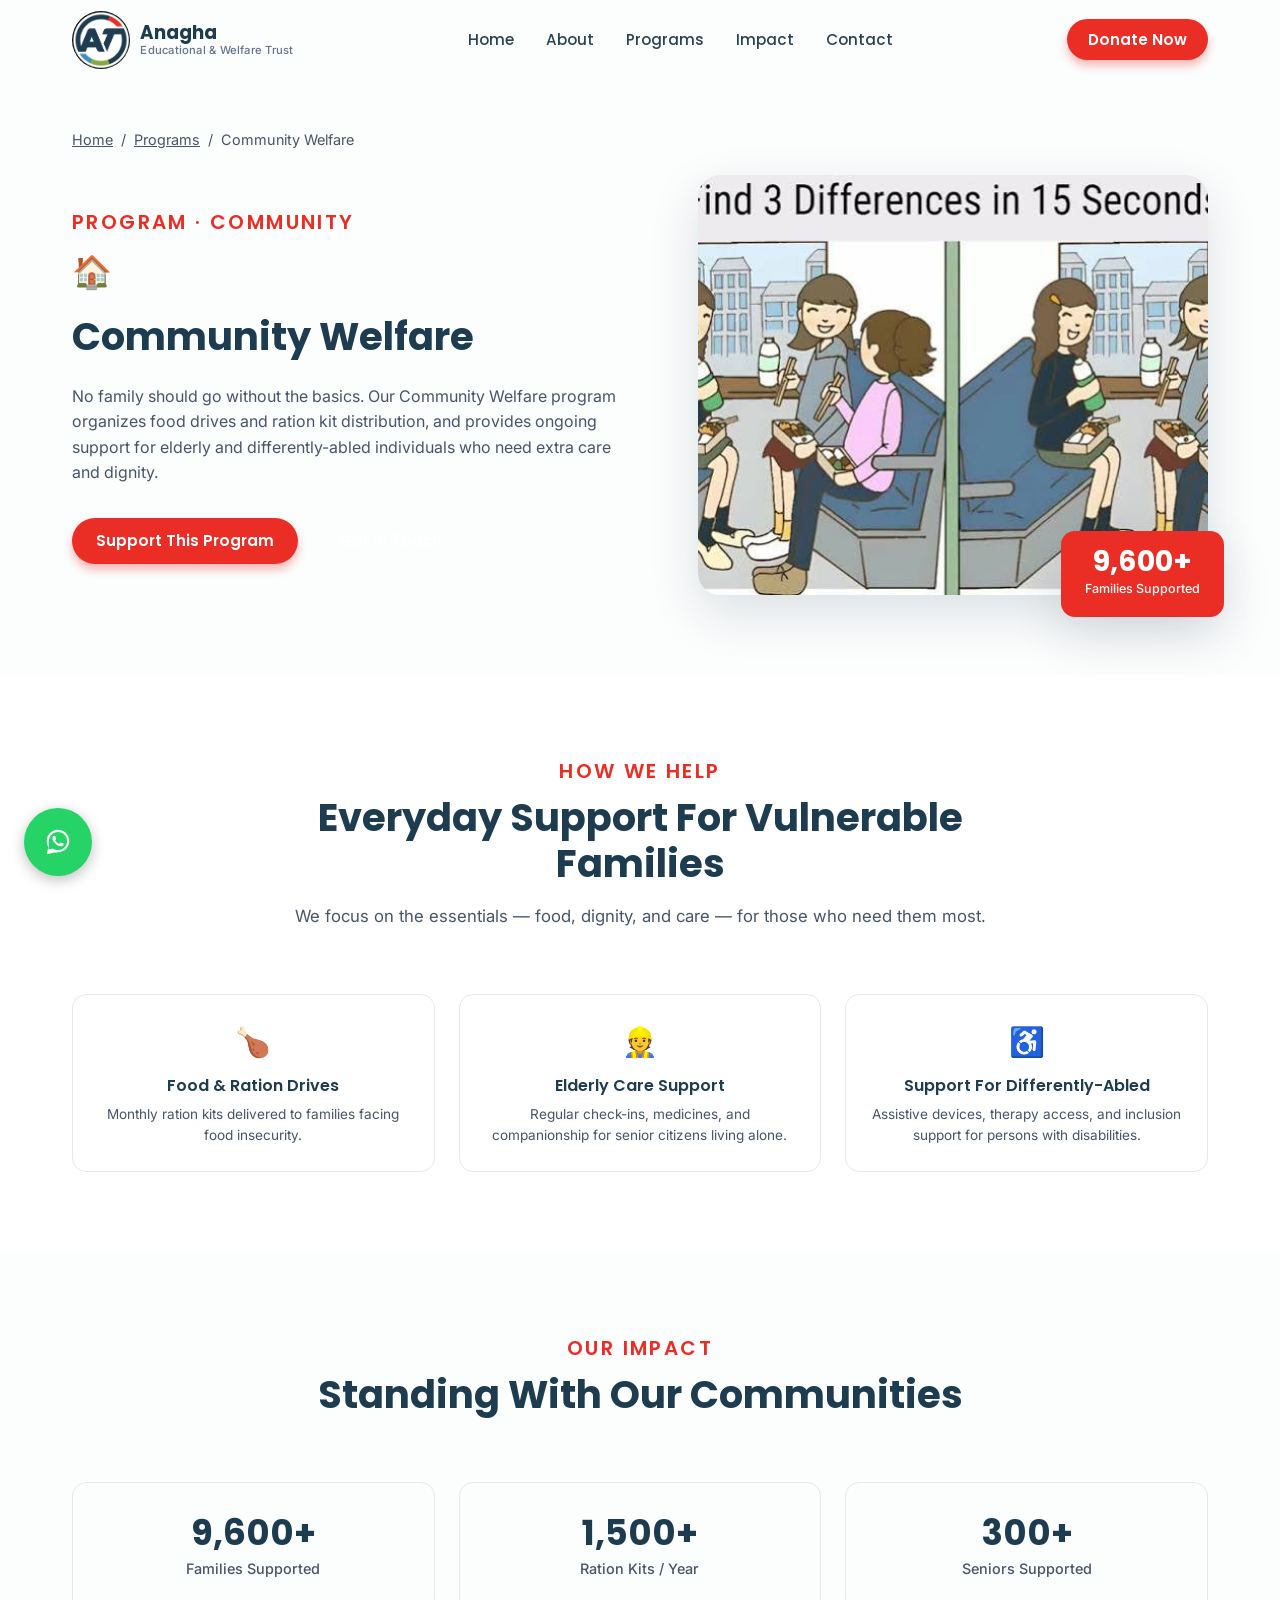
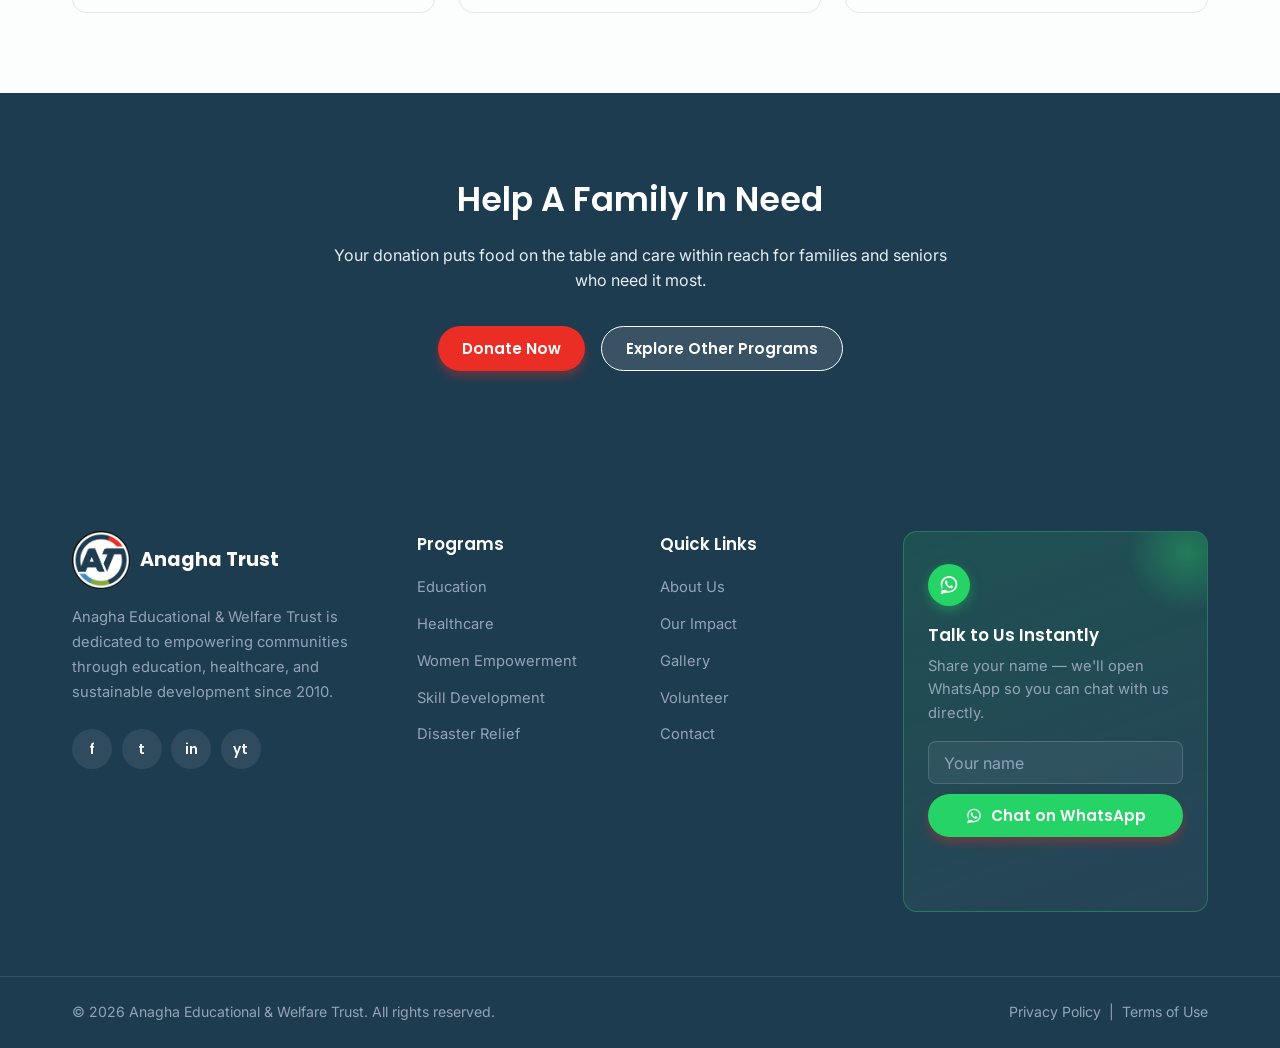
==== community-welfare.html @ 6a71fc28 "commited all files" ====
<!doctype html>
<html lang="en">
  <head>
    <meta charset="UTF-8" />
    <meta name="viewport" content="width=device-width, initial-scale=1.0" />
    <meta
      name="description"
      content="Anagha Trust's Community Welfare program provides food drives, ration kits, and support for elderly and differently-abled individuals."
    />
    <title>Community Welfare — Anagha Educational &amp; Welfare Trust</title>

    <link rel="preconnect" href="https://fonts.googleapis.com" />
    <link rel="icon" type="image/png" href="images/favicon.png" />
    <link rel="preconnect" href="https://fonts.gstatic.com" crossorigin />
    <link
      href="https://fonts.googleapis.com/css2?family=Inter:wght@400;500;600&family=Poppins:wght@500;600;700&display=swap"
      rel="stylesheet"
    />

    <link rel="stylesheet" href="style.css" />
    <style>
      /* Offset for the fixed header, since this page's first section isn't
         a full-height hero like the homepage. */
      .prog-hero {
        padding-top: calc(var(--header-h) + var(--space-6));
        padding-bottom: var(--space-10);
        background: var(--bg);
      }
      .prog-breadcrumb {
        display: block;
        margin-bottom: var(--space-3);
        font-size: 0.9rem;
        color: var(--gray-600);
      }
      .prog-breadcrumb a {
        color: inherit;
        text-decoration: underline;
      }
      .prog-hero__grid {
        display: grid;
        grid-template-columns: 1.1fr 1fr;
        gap: var(--space-8);
        align-items: center;
      }
      .prog-hero__media {
        position: relative;
      }
      .prog-hero__media img {
        width: 100%;
        height: 420px;
        object-fit: cover;
        border-radius: var(--radius-lg);
        box-shadow: var(--shadow-lg);
      }
      .prog-hero__icon {
        font-size: 2rem;
        margin-bottom: var(--space-2);
      }
      .prog-hero__text {
        color: var(--gray-600);
        margin: var(--space-3) 0 var(--space-4);
      }
      .prog-hero__buttons {
        display: flex;
        gap: var(--space-2);
        flex-wrap: wrap;
      }

      .prog-highlights {
        padding: var(--space-10) 0;
        background: var(--card);
      }
      .prog-highlights__grid {
        display: grid;
        grid-template-columns: repeat(3, 1fr);
        gap: var(--space-3);
        margin-top: var(--space-4);
      }

      .prog-stats {
        padding: var(--space-10) 0;
        background: var(--bg);
      }
      .prog-stats__grid {
        display: grid;
        grid-template-columns: repeat(3, 1fr);
        gap: var(--space-3);
        margin-top: var(--space-4);
      }

      .prog-cta {
        padding: var(--space-10) 0;
        background: var(--primary);
        color: #fff;
        text-align: center;
      }
      .prog-cta h2 {
        font-family: var(--font-heading);
        font-weight: 600;
        font-size: clamp(1.5rem, 3vw, 2.1rem);
        margin-bottom: var(--space-2);
      }
      .prog-cta p {
        color: var(--primary-50);
        max-width: 620px;
        margin: 0 auto var(--space-4);
      }
      .prog-cta__buttons {
        display: flex;
        gap: var(--space-2);
        justify-content: center;
        flex-wrap: wrap;
      }

      @media (max-width: 860px) {
        .prog-hero__grid {
          grid-template-columns: 1fr;
        }
        .prog-hero__media img {
          height: 280px;
        }
        .prog-highlights__grid {
          grid-template-columns: 1fr;
        }
        .prog-stats__grid {
          grid-template-columns: repeat(2, 1fr);
        }
      }
    </style>
  </head>
  <body>
    <header class="header" id="header">
      <nav class="nav container" aria-label="Primary navigation">
        <a
          href="index.html#home"
          class="nav__logo"
          aria-label="Anagha Educational and Welfare Trust home"
        >
          <span class="nav__logo-mark"></span>
          <span class="nav__logo-text">
            <span class="nav__logo-title">Anagha</span>
            <span class="nav__logo-sub">Educational &amp; Welfare Trust</span>
          </span>
        </a>

        <ul class="nav__menu" id="navMenu">
          <li><a href="index.html#home" class="nav__link">Home</a></li>
          <li><a href="index.html#about" class="nav__link">About</a></li>
          <li><a href="index.html#programs" class="nav__link">Programs</a></li>
          <li><a href="index.html#impact" class="nav__link">Impact</a></li>
          <li><a href="index.html#contact" class="nav__link">Contact</a></li>
          <li class="nav__cta-mobile">
            <a href="donate.html" class="btn btn--accent btn--block">Donate</a>
          </li>
        </ul>

        <div class="nav__actions">
          <a href="donate.html" class="btn btn--accent nav__donate"
            >Donate Now</a
          >
          <button
            class="nav__toggle"
            id="navToggle"
            aria-label="Toggle navigation menu"
            aria-expanded="false"
            aria-controls="navMenu"
          >
            <span></span><span></span><span></span>
          </button>
        </div>
      </nav>
    </header>

    <!-- ============ PROGRAM HERO ============ -->
    <section class="prog-hero" id="community-welfare" aria-label="Community Welfare program overview">
      <div class="container">
        <span class="prog-breadcrumb">
          <a href="index.html">Home</a> &nbsp;/&nbsp;
          <a href="index.html#programs">Programs</a> &nbsp;/&nbsp; Community Welfare
        </span>

        <div class="prog-hero__grid">
          <div class="prog-hero__body">
            <p class="section-head__eyebrow">Program · Community</p>
            <div class="prog-hero__icon" aria-hidden="true">&#127968;</div>
            <h1 class="section-head__title">Community Welfare</h1>
            <p class="prog-hero__text">No family should go without the basics. Our Community Welfare program organizes food drives and ration kit distribution, and provides ongoing support for elderly and differently-abled individuals who need extra care and dignity.</p>
            <div class="prog-hero__buttons">
              <a href="donate.html" class="btn btn--accent">Support This Program</a>
              <a href="index.html#contact" class="btn btn--ghost">Get In Touch</a>
            </div>
          </div>

          <div class="prog-hero__media">
            <img
              src="images/img3.jpg"
              alt="Volunteers distributing ration kits to a community"
              loading="lazy"
            />
            <div class="about__badge">
              <span class="about__badge-num">9,600+</span>
              <span class="about__badge-text">Families Supported</span>
            </div>
          </div>
        </div>
      </div>
    </section>

    <!-- ============ WHAT WE DO ============ -->
    <section class="prog-highlights" aria-label="Community Welfare highlights">
      <div class="container">
        <div class="section-head">
          <p class="section-head__eyebrow">How We Help</p>
          <h2 class="section-head__title">Everyday Support For Vulnerable Families</h2>
          <p class="section-head__text">We focus on the essentials — food, dignity, and care — for those who need them most.</p>
        </div>

        <div class="prog-highlights__grid">
          <div class="feature-card">
            <div class="feature-card__icon" aria-hidden="true">&#127831;</div>
            <h3>Food &amp; Ration Drives</h3>
            <p>Monthly ration kits delivered to families facing food insecurity.</p>
          </div>
          <div class="feature-card">
            <div class="feature-card__icon" aria-hidden="true">&#128119;</div>
            <h3>Elderly Care Support</h3>
            <p>Regular check-ins, medicines, and companionship for senior citizens living alone.</p>
          </div>
          <div class="feature-card">
            <div class="feature-card__icon" aria-hidden="true">&#9855;</div>
            <h3>Support For Differently-Abled</h3>
            <p>Assistive devices, therapy access, and inclusion support for persons with disabilities.</p>
          </div>
        </div>
      </div>
    </section>

    <!-- ============ PROGRAM IMPACT ============ -->
    <section class="prog-stats" aria-label="Community Welfare impact in numbers">
      <div class="container">
        <div class="section-head">
          <p class="section-head__eyebrow">Our Impact</p>
          <h2 class="section-head__title">Standing With Our Communities</h2>
        </div>

        <div class="prog-stats__grid">
          <div class="impact__card">
            <div class="impact__number">9,600+</div>
            <p class="impact__label">Families Supported</p>
          </div>
          <div class="impact__card">
            <div class="impact__number">1,500+</div>
            <p class="impact__label">Ration Kits / Year</p>
          </div>
          <div class="impact__card">
            <div class="impact__number">300+</div>
            <p class="impact__label">Seniors Supported</p>
          </div>
        </div>
      </div>
    </section>

    <!-- ============ CTA ============ -->
    <section class="prog-cta" aria-label="Support Community Welfare">
      <div class="container">
        <h2>Help A Family In Need</h2>
        <p>Your donation puts food on the table and care within reach for families and seniors who need it most.</p>
        <div class="prog-cta__buttons">
          <a href="donate.html" class="btn btn--accent">Donate Now</a>
          <a href="index.html#programs" class="btn btn--ghost" style="border-color:#fff;color:#fff;">Explore Other Programs</a>
        </div>
      </div>
    </section>
    <!-- ============ FOOTER ============ -->
    <footer class="footer" aria-label="Site footer">
      <div class="container footer__grid">
        <div class="footer__col footer__col--about">
          <a href="index.html#home" class="footer__logo">
            <span class="nav__logo-mark"></span>
            <span>Anagha Trust</span>
          </a>
          <p class="footer__about">
            Anagha Educational &amp; Welfare Trust is dedicated to empowering
            communities through education, healthcare, and sustainable
            development since 2010.
          </p>
          <div class="footer__social">
            <a href="#" aria-label="Facebook" class="footer__social-link">f</a>
            <a href="#" aria-label="Twitter" class="footer__social-link">t</a>
            <a href="#" aria-label="Instagram" class="footer__social-link"
              >in</a
            >
            <a href="#" aria-label="YouTube" class="footer__social-link">yt</a>
          </div>
        </div>

        <div class="footer__col">
          <h4 class="footer__heading">Programs</h4>
          <ul>
            <li><a href="education.html">Education</a></li>
            <li><a href="healthcare.html">Healthcare</a></li>
            <li><a href="women-empowerment.html">Women Empowerment</a></li>
            <li><a href="skill-development.html">Skill Development</a></li>
            <li><a href="disaster-relief.html">Disaster Relief</a></li>
          </ul>
        </div>

        <div class="footer__col">
          <h4 class="footer__heading">Quick Links</h4>
          <ul>
            <li><a href="index.html#about">About Us</a></li>
            <li><a href="index.html#impact">Our Impact</a></li>
            <li><a href="index.html#gallery">Gallery</a></li>
            <li><a href="index.html#volunteer">Volunteer</a></li>
            <li><a href="index.html#contact">Contact</a></li>
          </ul>
        </div>

        <div class="footer__col footer__col--newsletter">
          <div class="wa-subscribe">
            <div class="wa-subscribe__icon">
              <svg
                viewBox="0 0 32 32"
                xmlns="http://www.w3.org/2000/svg"
                width="22"
                height="22"
                fill="#ffffff"
              >
                <path
                  d="M16.004 3C9.376 3 4 8.373 4 15c0 2.276.633 4.402 1.732 6.216L4 29l7.98-1.688A11.93 11.93 0 0 0 16.004 27C22.63 27 28 21.627 28 15S22.63 3 16.004 3zm0 21.7c-1.95 0-3.77-.55-5.318-1.5l-.382-.227-4.73 1.001 1.02-4.6-.25-.395A9.66 9.66 0 0 1 6.3 15c0-5.35 4.353-9.7 9.704-9.7 5.35 0 9.7 4.35 9.7 9.7 0 5.352-4.35 9.7-9.7 9.7zm5.34-7.26c-.293-.147-1.734-.856-2.003-.954-.268-.098-.464-.147-.66.147-.196.293-.757.953-.928 1.15-.17.196-.34.22-.634.073-.293-.147-1.237-.456-2.356-1.454-.87-.776-1.458-1.735-1.629-2.028-.17-.293-.018-.451.128-.598.132-.131.293-.34.44-.51.146-.17.195-.293.293-.488.098-.196.049-.367-.024-.514-.073-.147-.66-1.59-.904-2.178-.238-.573-.48-.495-.66-.504-.17-.008-.366-.01-.562-.01-.196 0-.514.073-.783.367-.269.293-1.027 1.004-1.027 2.448 0 1.444 1.052 2.84 1.198 3.036.146.196 2.07 3.16 5.017 4.432.701.303 1.248.484 1.675.62.704.224 1.344.192 1.85.117.564-.084 1.734-.709 1.979-1.393.244-.684.244-1.27.171-1.393-.073-.122-.269-.196-.562-.343z"
                />
              </svg>
            </div>
            <h4 class="footer__heading">Talk to Us Instantly</h4>
            <p>
              Share your name — we'll open WhatsApp so you can chat with us
              directly.
            </p>
            <form class="wa-subscribe__form" id="newsletterForm" novalidate>
              <input
                type="text"
                name="name"
                id="waName"
                placeholder="Your name"
                aria-label="Your name"
                required
              />
              <button type="submit" class="btn btn--accent wa-subscribe__btn">
                <svg
                  viewBox="0 0 32 32"
                  xmlns="http://www.w3.org/2000/svg"
                  width="18"
                  height="18"
                  fill="currentColor"
                >
                  <path
                    d="M16.004 3C9.376 3 4 8.373 4 15c0 2.276.633 4.402 1.732 6.216L4 29l7.98-1.688A11.93 11.93 0 0 0 16.004 27C22.63 27 28 21.627 28 15S22.63 3 16.004 3zm0 21.7c-1.95 0-3.77-.55-5.318-1.5l-.382-.227-4.73 1.001 1.02-4.6-.25-.395A9.66 9.66 0 0 1 6.3 15c0-5.35 4.353-9.7 9.704-9.7 5.35 0 9.7 4.35 9.7 9.7 0 5.352-4.35 9.7-9.7 9.7zm5.34-7.26c-.293-.147-1.734-.856-2.003-.954-.268-.098-.464-.147-.66.147-.196.293-.757.953-.928 1.15-.17.196-.34.22-.634.073-.293-.147-1.237-.456-2.356-1.454-.87-.776-1.458-1.735-1.629-2.028-.17-.293-.018-.451.128-.598.132-.131.293-.34.44-.51.146-.17.195-.293.293-.488.098-.196.049-.367-.024-.514-.073-.147-.66-1.59-.904-2.178-.238-.573-.48-.495-.66-.504-.17-.008-.366-.01-.562-.01-.196 0-.514.073-.783.367-.269.293-1.027 1.004-1.027 2.448 0 1.444 1.052 2.84 1.198 3.036.146.196 2.07 3.16 5.017 4.432.701.303 1.248.484 1.675.62.704.224 1.344.192 1.85.117.564-.084 1.734-.709 1.979-1.393.244-.684.244-1.27.171-1.393-.073-.122-.269-.196-.562-.343z"
                  />
                </svg>
                Chat on WhatsApp
              </button>
            </form>
            <p class="form-message" id="newsletterMessage" role="status"></p>
          </div>
        </div>
      </div>

      <div class="footer__bottom">
        <div class="container footer__bottom-inner">
          <p>
            &copy; <span id="year"></span> Anagha Educational &amp; Welfare
            Trust. All rights reserved.
          </p>
          <p>
            <a href="#">Privacy Policy</a> &nbsp;|&nbsp;
            <a href="#">Terms of Use</a>
          </p>
        </div>
      </div>
    </footer>

    <!-- ============ BACK TO TOP ============ -->
    <button class="back-to-top" id="backToTop" aria-label="Back to top">
      &#8593;
    </button>

    <!-- ============ WHATSAPP FLOATING ICON ============ -->
    <a
      href="https://wa.me/919008762525?text=Hello%2C%20I%20would%20like%20to%20know%20more%20details%20about%20the%20trust"
      class="whatsapp-float"
      target="_blank"
      rel="noopener noreferrer"
      aria-label="Chat with us on WhatsApp"
    >
      <svg
        viewBox="0 0 32 32"
        xmlns="http://www.w3.org/2000/svg"
        width="32"
        height="32"
        fill="#ffffff"
      >
        <path
          d="M16.004 3C9.376 3 4 8.373 4 15c0 2.276.633 4.402 1.732 6.216L4 29l7.98-1.688A11.93 11.93 0 0 0 16.004 27C22.63 27 28 21.627 28 15S22.63 3 16.004 3zm0 21.7c-1.95 0-3.77-.55-5.318-1.5l-.382-.227-4.73 1.001 1.02-4.6-.25-.395A9.66 9.66 0 0 1 6.3 15c0-5.35 4.353-9.7 9.704-9.7 5.35 0 9.7 4.35 9.7 9.7 0 5.352-4.35 9.7-9.7 9.7zm5.34-7.26c-.293-.147-1.734-.856-2.003-.954-.268-.098-.464-.147-.66.147-.196.293-.757.953-.928 1.15-.17.196-.34.22-.634.073-.293-.147-1.237-.456-2.356-1.454-.87-.776-1.458-1.735-1.629-2.028-.17-.293-.018-.451.128-.598.132-.131.293-.34.44-.51.146-.17.195-.293.293-.488.098-.196.049-.367-.024-.514-.073-.147-.66-1.59-.904-2.178-.238-.573-.48-.495-.66-.504-.17-.008-.366-.01-.562-.01-.196 0-.514.073-.783.367-.269.293-1.027 1.004-1.027 2.448 0 1.444 1.052 2.84 1.198 3.036.146.196 2.07 3.16 5.017 4.432.701.303 1.248.484 1.675.62.704.224 1.344.192 1.85.117.564-.084 1.734-.709 1.979-1.393.244-.684.244-1.27.171-1.393-.073-.122-.269-.196-.562-.343z"
        />
      </svg>
    </a>

    <script type="module" src="script.js"></script>
  </body>
</html>
---- style.css ----
/* ============================================================
   ANAGHA EDUCATIONAL & WELFARE TRUST — STYLESHEET
   Pure CSS3. Organized by section for easy editing.
   ============================================================ */

/* ---------- 1. DESIGN TOKENS ---------- */
:root {
  /* Color palette */
  --primary: #1e3c50;
  --secondary: #4d8db4;
  --accent: #eb2e25;
  --bg: #fcfdfd;
  --card: #ffffff;
  --text: #1e3c50;
  --border: #e5e7eb;
  --success: #85aa3d;

  /* Neutral ramps */
  --primary-700: #2a4352;
  --primary-50: #e8eef2;
  --secondary-50: #e8f2f8;
  --accent-600: #c92520;
  --accent-50: #fdeeee;
  --success-50: #f0f5e8;

  --gray-50: #fcfdfd;
  --gray-100: #f1f5f9;
  --gray-200: #e5e7eb;
  --gray-300: #cbd5e1;
  --gray-500: #64748b;
  --gray-600: #475569;
  --gray-700: #2a4352;
  --gray-900: #1e3c50;

  /* Typography */
  --font-heading: "Poppins", sans-serif;
  --font-body: "Inter", sans-serif;

  /* Spacing (8px system) */
  --space-1: 0.5rem;
  --space-2: 1rem;
  --space-3: 1.5rem;
  --space-4: 2rem;
  --space-5: 2.5rem;
  --space-6: 3rem;
  --space-8: 4rem;
  --space-10: 5rem;
  --space-12: 6rem;

  /* Radius */
  --radius-sm: 8px;
  --radius: 14px;
  --radius-lg: 22px;
  --radius-full: 999px;

  /* Shadows */
  --shadow-sm:
    0 1px 3px rgba(30, 60, 80, 0.06), 0 1px 2px rgba(30, 60, 80, 0.04);
  --shadow: 0 4px 16px rgba(30, 60, 80, 0.08);
  --shadow-lg: 0 18px 50px rgba(30, 60, 80, 0.14);

  /* Layout */
  --container: 1200px;
  --header-h: 80px;
  --transition: 0.3s ease;
}

/* ---------- 2. RESET & BASE ---------- */
*,
*::before,
*::after {
  margin: 0;
  padding: 0;
  box-sizing: border-box;
}

html {
  scroll-behavior: smooth;
  scroll-padding-top: var(--header-h);
}

body {
  font-family: var(--font-body);
  color: var(--text);
  background: var(--bg);
  line-height: 1.6;
  -webkit-font-smoothing: antialiased;
  overflow-x: hidden;
}

img {
  max-width: 100%;
  display: block;
}

a {
  color: inherit;
  text-decoration: none;
}

ul {
  list-style: none;
}

button {
  font-family: inherit;
  cursor: pointer;
  border: none;
  background: none;
}

input,
textarea {
  font-family: inherit;
  font-size: 1rem;
}

/* ---------- 3. LAYOUT HELPERS ---------- */
.container {
  width: 100%;
  max-width: var(--container);
  margin-inline: auto;
  padding-inline: var(--space-4);
}

.section-head {
  text-align: center;
  max-width: 720px;
  margin: 0 auto var(--space-8);
}

.section-head__eyebrow {
  display: inline-block;
  font-family: var(--font-heading);
  font-weight: 600;
  font-size: 1.25rem;
  letter-spacing: 0.12em;
  text-transform: uppercase;
  color: var(--accent);
  margin-bottom: var(--space-1);
}

.section-head__eyebrow--light {
  color: #f5a8a5;
}

.section-head__title {
  font-family: var(--font-heading);
  font-weight: 700;
  font-size: clamp(1.7rem, 4vw, 2.4rem);
  line-height: 1.2;
  color: var(--primary);
  margin-bottom: var(--space-2);
}

.section-head__text {
  color: var(--gray-600);
  font-size: 1.05rem;
}

/* ---------- 4. BUTTONS ---------- */
.btn {
  display: inline-flex;
  align-items: center;
  justify-content: center;
  gap: 0.5rem;
  font-family: var(--font-heading);
  font-weight: 600;
  font-size: 0.95rem;
  padding: 0.7rem 1.5rem;
  border-radius: var(--radius-full);
  transition:
    transform var(--transition),
    box-shadow var(--transition),
    background var(--transition),
    color var(--transition);
  white-space: nowrap;
  line-height: 1.4;
}

.btn--lg {
  padding: 0.9rem 2rem;
  font-size: 1.05rem;
}

.btn--block {
  width: 100%;
}

.btn--accent {
  background: var(--accent);
  color: #fff;
  box-shadow: 0 6px 9px rgba(235, 46, 37, 0.32);
}
.btn--accent:hover {
  background: var(--success);
  transform: translateY(-2px);
  box-shadow: 0 7px 16px rgba(235, 46, 37, 0.4);
}

.btn--primary {
  background: var(--primary);
  color: #fff;
  box-shadow: 0 6px 18px rgba(30, 60, 80, 0.28);
}
.btn--primary:hover {
  background: var(--primary-700);
  transform: translateY(-2px);
}

.btn--ghost {
  background: rgba(255, 255, 255, 0.12);
  color: #fff;
  border: 1.5px solid rgba(255, 255, 255, 0.7);
  backdrop-filter: blur(4px);
}
.btn--ghost:hover {
  background: rgba(255, 255, 255, 0.22);
  transform: translateY(-2px);
}

/* ---------- 5. HEADER / NAV ---------- */
.header {
  position: fixed;
  top: 0;
  left: 0;
  width: 100%;
  height: var(--header-h);
  background: rgba(252, 253, 253, 0.95);
  backdrop-filter: blur(10px);
  border-bottom: 1px solid transparent;
  z-index: 1000;
  transition:
    box-shadow var(--transition),
    border-color var(--transition),
    background var(--transition);
}

.header.scrolled {
  box-shadow: var(--shadow);
  border-color: var(--border);
}

.nav {
  display: flex;
  align-items: center;
  justify-content: space-between;
  height: 100%;
}

.nav__logo {
  display: flex;
  align-items: center;
  gap: 0.65rem;
}

.nav__logo-mark {
  width: 58px;
  height: 58px;
  flex-shrink: 0;
  border-radius: 50%;

  background-image: url("images/logo.png");
  background-size: contain;
  background-repeat: no-repeat;
  background-position: center;
}

.nav__logo-text {
  display: flex;
  flex-direction: column;
  line-height: 1.15;
}

.nav__logo-title {
  font-family: var(--font-heading);
  font-weight: 700;
  font-size: 1.15rem;
  color: var(--primary);
}

.nav__logo-sub {
  font-size: 0.7rem;
  color: var(--gray-500);
  font-weight: 500;
  letter-spacing: 0.02em;
}

.nav__menu {
  display: flex;
  align-items: center;
  gap: 0.3rem;
}

.nav__link {
  font-family: var(--font-heading);
  font-weight: 500;
  font-size: 0.95rem;
  color: var(--gray-700);
  padding: 0.5rem 0.85rem;
  border-radius: var(--radius-sm);
  transition:
    color var(--transition),
    background var(--transition);
  position: relative;
}

.nav__link:hover,
.nav__link.active {
  color: var(--primary);
  background: var(--primary-50);
}

.nav__actions {
  display: flex;
  align-items: center;
  gap: 0.75rem;
}

.nav__donate {
  padding: 0.6rem 1.3rem;
}

.nav__toggle {
  display: none;
  flex-direction: column;
  justify-content: center;
  gap: 5px;
  width: 44px;
  height: 44px;
  border-radius: var(--radius-sm);
}

.nav__toggle span {
  display: block;
  width: 24px;
  height: 2.5px;
  background: var(--primary);
  border-radius: 2px;
  transition:
    transform var(--transition),
    opacity var(--transition);
  margin: 0 auto;
}

.nav__toggle.open span:nth-child(1) {
  transform: translateY(7.5px) rotate(45deg);
}
.nav__toggle.open span:nth-child(2) {
  opacity: 0;
}
.nav__toggle.open span:nth-child(3) {
  transform: translateY(-7.5px) rotate(-45deg);
}

.nav__cta-mobile {
  display: none;
}

/* ---------- 6. HERO SLIDER ---------- */
.hero {
  position: relative;
  margin-top: 0;
}

.hero__slider {
  position: relative;
  width: 100%;
  height: 100vh;
  min-height: 560px;
  overflow: hidden;
}

.hero__slide {
  position: absolute;
  inset: 0;
  background-size: cover;
  background-position: center;
  opacity: 0;
  transition: opacity 0.9s ease;
  display: flex;
  align-items: center;
}

.hero__slide.active {
  opacity: 1;
  z-index: 1;
}

.hero__overlay {
  position: absolute;
  inset: 0;
  background: linear-gradient(
    100deg,
    rgba(30, 60, 80, 0.85) 0%,
    rgba(42, 67, 82, 0.6) 60%,
    rgba(77, 141, 180, 0.35) 100%
  );
}

.hero__content {
  position: relative;
  z-index: 2;
  color: #fff;
  max-width: 760px;
  padding-top: var(--header-h);
}

.hero__eyebrow {
  display: inline-block;
  font-family: var(--font-heading);
  font-weight: 600;
  font-size: 0.9rem;
  letter-spacing: 0.1em;
  text-transform: uppercase;
  color: var(--accent);
  background: rgba(235, 46, 37, 0.15);
  padding: 0.4rem 1rem;
  border-radius: var(--radius-full);
  margin-bottom: var(--space-2);
}

.hero__title {
  font-family: var(--font-heading);
  font-weight: 700;
  font-size: clamp(2.2rem, 5.5vw, 4rem);
  line-height: 1.1;
  margin-bottom: var(--space-2);
  text-shadow: 0 2px 20px rgba(0, 0, 0, 0.3);
}

.hero__text {
  font-size: clamp(1rem, 2vw, 1.25rem);
  max-width: 560px;
  margin-bottom: var(--space-4);
  color: rgba(255, 255, 255, 0.92);
}

.hero__buttons {
  display: flex;
  flex-wrap: wrap;
  gap: var(--space-2);
}

.hero__arrow {
  position: absolute;
  top: 50%;
  transform: translateY(-50%);
  z-index: 3;
  width: 52px;
  height: 52px;
  border-radius: 50%;
  background: rgba(255, 255, 255, 0.15);
  color: #fff;
  font-size: 1.4rem;
  border: 1.5px solid rgba(255, 255, 255, 0.4);
  backdrop-filter: blur(6px);
  transition:
    background var(--transition),
    transform var(--transition);
  display: grid;
  place-items: center;
}
.hero__arrow:hover {
  background: rgba(255, 255, 255, 0.3);
  transform: translateY(-50%) scale(1.08);
}
.hero__arrow--prev {
  left: var(--space-4);
}
.hero__arrow--next {
  right: var(--space-4);
}

.hero__dots {
  position: absolute;
  bottom: var(--space-5);
  left: 50%;
  transform: translateX(-50%);
  z-index: 3;
  display: flex;
  gap: 0.6rem;
}

.hero__dot {
  width: 12px;
  height: 12px;
  border-radius: 50%;
  background: rgba(255, 255, 255, 0.45);
  cursor: pointer;
  transition:
    background var(--transition),
    transform var(--transition);
}
.hero__dot.active {
  background: var(--accent);
  transform: scale(1.3);
}

/* ---------- 7. IMPACT COUNTERS ---------- */
.impact {
  padding: var(--space-12) 0;
  background: var(--card);
}

.impact__grid {
  display: grid;
  grid-template-columns: repeat(5, 1fr);
  gap: var(--space-3);
}

.impact__card {
  text-align: center;
  padding: var(--space-4) var(--space-2);
  border-radius: var(--radius);
  background: var(--bg);
  border: 1px solid var(--border);
  transition:
    transform var(--transition),
    box-shadow var(--transition);
}
.impact__card:hover {
  transform: translateY(-6px);
  box-shadow: var(--shadow);
}

.impact__icon {
  font-size: 2.2rem;
  margin-bottom: var(--space-1);
}

.impact__number {
  font-family: var(--font-heading);
  font-weight: 700;
  font-size: clamp(1.6rem, 3vw, 2.2rem);
  color: var(--primary);
  line-height: 1;
}

.impact__label {
  margin-top: 0.4rem;
  font-size: 0.9rem;
  color: var(--gray-600);
  font-weight: 500;
}

/* ---------- 8. ABOUT ---------- */
.about {
  padding: var(--space-12) 0;
  background: var(--bg);
}

.about__grid {
  display: grid;
  grid-template-columns: 1fr 1.3fr;
  gap: var(--space-8);
  align-items: center;
}

.about__media {
  position: relative;
}
.about__media img {
  width: 100%;
  height: 520px;
  object-fit: cover;
  border-radius: var(--radius-lg);
  box-shadow: var(--shadow-lg);
}

.about__badge {
  position: absolute;
  bottom: -22px;
  right: -16px;
  background: var(--accent);
  color: #fff;
  border-radius: var(--radius);
  padding: var(--space-2) var(--space-3);
  text-align: center;
  box-shadow: var(--shadow-lg);
}
.about__badge-num {
  display: block;
  font-family: var(--font-heading);
  font-weight: 700;
  font-size: 1.8rem;
  line-height: 1;
}
.about__badge-text {
  font-size: 0.78rem;
  font-weight: 500;
}

.about__title {
  margin-bottom: var(--space-3);
}

.about__text {
  color: var(--gray-600);
  margin-bottom: var(--space-4);
}

.about__mvv {
  display: grid;
  gap: var(--space-2);
  margin-bottom: var(--space-4);
}

.about__mvv-item {
  padding-left: var(--space-3);
  border-left: 3px solid var(--accent);
}
.about__mvv-title {
  font-family: var(--font-heading);
  font-weight: 600;
  font-size: 1.05rem;
  color: var(--primary);
  margin-bottom: 0.2rem;
}
.about__mvv-item p {
  color: var(--gray-600);
  font-size: 0.95rem;
}

.about__features {
  display: grid;
  grid-template-columns: repeat(3, 1fr);
  gap: var(--space-2);
}

.feature-card {
  padding: var(--space-3);
  border-radius: var(--radius);
  background: var(--card);
  border: 1px solid var(--border);
  text-align: center;
  transition:
    transform var(--transition),
    box-shadow var(--transition);
}
.feature-card:hover {
  transform: translateY(-4px);
  box-shadow: var(--shadow);
}
.feature-card__icon {
  font-size: 1.8rem;
  margin-bottom: 0.5rem;
}
.feature-card h3 {
  font-family: var(--font-heading);
  font-weight: 600;
  font-size: 1rem;
  color: var(--primary);
  margin-bottom: 0.3rem;
}
.feature-card p {
  font-size: 0.85rem;
  color: var(--gray-600);
}

/* ---------- 9. PROGRAMS ---------- */
.programs {
  padding: var(--space-12) 0;
  background: var(--card);
}

.programs__grid {
  display: grid;
  grid-template-columns: repeat(4, 1fr);
  gap: var(--space-3);
}

/* Interactive category filters */
.programs__filters {
  display: flex;
  flex-wrap: wrap;
  justify-content: center;
  gap: 0.6rem;
  margin: 0 auto var(--space-1);
  max-width: 900px;
}

.programs__filter {
  font-family: var(--font-heading);
  font-weight: 600;
  font-size: 0.88rem;
  padding: 0.55rem 1.15rem;
  border-radius: var(--radius-full);
  border: 1.5px solid var(--border);
  background: var(--card);
  color: var(--gray-600);
  cursor: pointer;
  transition:
    background var(--transition),
    color var(--transition),
    border-color var(--transition),
    transform var(--transition);
}
.programs__filter:hover {
  border-color: var(--accent);
  color: var(--accent);
  transform: translateY(-2px);
}
.programs__filter.is-active {
  background: var(--accent);
  border-color: var(--accent);
  color: #fff;
  box-shadow: 0 6px 16px rgba(235, 46, 37, 0.28);
}

.programs__count {
  text-align: center;
  font-size: 0.85rem;
  color: var(--gray-500);
  margin-bottom: var(--space-4);
}

.program-card {
  background: var(--card);
  border: 1px solid var(--border);
  border-radius: var(--radius-lg);
  overflow: hidden;
  transition:
    transform var(--transition),
    box-shadow var(--transition),
    opacity var(--transition);
}
.program-card.is-hidden {
  display: none;
}
.program-card:hover {
  transform: translateY(-8px);
  box-shadow: var(--shadow-lg);
}

.program-card__media {
  height: 180px;
  overflow: hidden;
}
.program-card__media img {
  width: 100%;
  height: 100%;
  object-fit: cover;
  transition: transform 0.5s ease;
}
.program-card:hover .program-card__media img {
  transform: scale(1.08);
}

.program-card__body {
  padding: var(--space-3);
}

.program-card__icon {
  width: 48px;
  height: 48px;
  display: grid;
  place-items: center;
  border-radius: 12px;
  background: var(--primary-50);
  font-size: 1.4rem;
  margin-top: -56px;
  margin-bottom: var(--space-2);
  position: relative;
  border: 3px solid var(--card);
}

.program-card__title {
  font-family: var(--font-heading);
  font-weight: 600;
  font-size: 1.15rem;
  color: var(--primary);
  margin-bottom: 0.4rem;
}

.program-card__text {
  font-size: 0.9rem;
  color: var(--gray-600);
  margin-bottom: var(--space-2);
}

.program-card__link {
  font-family: var(--font-heading);
  font-weight: 600;
  font-size: 0.9rem;
  color: var(--accent);
  transition: gap var(--transition);
}
.program-card__link:hover {
  color: var(--accent-600);
}

/* ---------- 10. DONATION CAMPAIGN ---------- */
.campaign {
  padding: var(--space-12) 0;
  background: var(--bg);
}

/* Interactive campaign tabs */
.campaign-tabs {
  display: grid;
  grid-template-columns: repeat(2, 1fr);
  gap: 1.1rem;
  margin-bottom: var(--space-4);
  max-width: 620px;
  margin-left: auto;
  margin-right: auto;
}

.campaign-tab {
  display: inline-flex;
  align-items: center;
  justify-content: center;
  gap: 0.5rem;
  font-family: var(--font-heading);
  font-weight: 600;
  font-size: 0.92rem;
  padding: 0.7rem 1.25rem;
  border-radius: var(--radius-full);
  border: 1.5px solid var(--border);
  background: var(--card);
  color: var(--primary);
  cursor: pointer;
  width: 100%;
  transition:
    background var(--transition),
    color var(--transition),
    border-color var(--transition),
    transform var(--transition),
    box-shadow var(--transition);
}
.campaign-tab__icon {
  font-size: 1.05rem;
}
.campaign-tab:hover {
  transform: translateY(-2px);
  border-color: var(--accent);
}
.campaign-tab.is-active {
  background: var(--primary);
  border-color: var(--primary);
  color: #fff;
  box-shadow: var(--shadow);
}

.campaign__panels {
  position: relative;
  /* top: 20px; */
}

.campaign__panel {
  animation: campaignFadeIn 0.45s ease;
}

@keyframes campaignFadeIn {
  from {
    opacity: 0;
    transform: translateY(10px);
  }
  to {
    opacity: 1;
    transform: translateY(0);
  }
}

.campaign__card {
  display: grid;
  grid-template-columns: 1fr 1.2fr;
  background: var(--card);
  border-radius: var(--radius-lg);
  overflow: hidden;
  box-shadow: var(--shadow-lg);
}

.campaign__media {
  min-height: 360px;
}
.campaign__media img {
  width: 100%;
  height: 100%;
  object-fit: cover;
}

.campaign__body {
  padding: var(--space-6);
  display: flex;
  flex-direction: column;
  justify-content: center;
}

.campaign__title {
  font-family: var(--font-heading);
  font-weight: 700;
  font-size: clamp(1.6rem, 3vw, 2.1rem);
  color: var(--primary);
  margin-bottom: var(--space-2);
}

.campaign__text {
  color: var(--gray-600);
  margin-bottom: var(--space-4);
}

.campaign__progress {
  margin-bottom: var(--space-4);
}
.campaign__progress-bar {
  height: 14px;
  background: var(--gray-200);
  border-radius: var(--radius-full);
  overflow: hidden;
  margin-bottom: var(--space-1);
}
.campaign-progress-fill {
  display: block;
  height: 100%;
  width: 0%;
  background: linear-gradient(90deg, var(--accent), var(--success));
  border-radius: var(--radius-full);
  transition: width 1.2s ease;
}
.campaign__amounts {
  display: flex;
  justify-content: space-between;
  font-size: 0.9rem;
  font-weight: 600;
}
.campaign__raised {
  color: var(--primary);
}
.campaign__goal {
  color: var(--gray-500);
}

/* ---------- 11. GALLERY ---------- */
.gallery {
  padding: var(--space-12) 0;
  background: var(--card);
}

.gallery__grid {
  display: grid;
  grid-template-columns: repeat(4, 1fr);
  gap: var(--space-2);
}

.gallery__grid img {
  width: 100%;
  height: 220px;
  object-fit: cover;
  border-radius: var(--radius);
  cursor: pointer;
  transition:
    transform var(--transition),
    box-shadow var(--transition);
}
.gallery__grid img:hover {
  transform: scale(1.04);
  box-shadow: var(--shadow-lg);
}

/* Lightbox */
.lightbox {
  position: fixed;
  inset: 0;
  z-index: 2000;
  background: rgba(30, 60, 80, 0.92);
  display: none;
  align-items: center;
  justify-content: center;
  padding: var(--space-4);
}
.lightbox.open {
  display: flex;
}

.lightbox__img {
  max-width: 85vw;
  max-height: 80vh;
  border-radius: var(--radius);
  box-shadow: var(--shadow-lg);
}

.lightbox__close,
.lightbox__nav {
  position: absolute;
  color: #fff;
  font-size: 2rem;
  border-radius: 50%;
  width: 56px;
  height: 56px;
  display: grid;
  place-items: center;
  background: rgba(255, 255, 255, 0.12);
  transition: background var(--transition);
}
.lightbox__close:hover,
.lightbox__nav:hover {
  background: rgba(255, 255, 255, 0.25);
}
.lightbox__close {
  top: var(--space-4);
  right: var(--space-4);
}
.lightbox__nav--prev {
  left: var(--space-4);
  top: 50%;
  transform: translateY(-50%);
}
.lightbox__nav--next {
  right: var(--space-4);
  top: 50%;
  transform: translateY(-50%);
}

/* ---------- 12. TESTIMONIALS ---------- */
.testimonials {
  padding: var(--space-12) 0;
  background: var(--bg);
}

.testimonial-slider {
  position: relative;
  max-width: 820px;
  margin: 0 auto;
  overflow: hidden;
}

.testimonial-track {
  display: flex;
  transition: transform 0.6s ease;
}

.testimonial {
  flex: 0 0 100%;
  padding: var(--space-6);
  text-align: center;
  background: var(--card);
  border: 1px solid var(--border);
  border-radius: var(--radius-lg);
  box-shadow: var(--shadow);
  margin: 0 var(--space-1);
}

.testimonial__photo {
  width: 88px;
  height: 88px;
  border-radius: 50%;
  overflow: hidden;
  margin: 0 auto var(--space-2);
  border: 4px solid var(--accent-50);
}
.testimonial__photo img {
  width: 100%;
  height: 100%;
  object-fit: cover;
}

.testimonial__quote {
  font-size: 1.15rem;
  font-style: italic;
  color: var(--gray-700);
  line-height: 1.7;
  margin-bottom: var(--space-2);
}

.testimonial__name {
  font-family: var(--font-heading);
  font-weight: 600;
  color: var(--primary);
}

.testimonial__role {
  font-size: 0.88rem;
  color: var(--accent);
  font-weight: 500;
}

.testimonial__dots {
  display: flex;
  justify-content: center;
  gap: 0.5rem;
  margin-top: var(--space-4);
}
.testimonial__dot {
  width: 10px;
  height: 10px;
  border-radius: 50%;
  background: var(--gray-300);
  cursor: pointer;
  transition:
    background var(--transition),
    transform var(--transition);
}
.testimonial__dot.active {
  background: var(--accent);
  transform: scale(1.3);
}

/* ---------- 13. VOLUNTEER CTA ---------- */
.volunteer {
  padding: var(--space-12) 0;
  background: linear-gradient(135deg, var(--primary), var(--secondary));
  position: relative;
  overflow: hidden;
}

.volunteer__inner {
  display: grid;
  grid-template-columns: 1.3fr 1fr;
  gap: var(--space-6);
  align-items: center;
}

.volunteer__content {
  color: #fff;
}

.volunteer__title {
  font-family: var(--font-heading);
  font-weight: 700;
  font-size: clamp(1.8rem, 4vw, 2.6rem);
  line-height: 1.15;
  margin-bottom: var(--space-2);
}

.volunteer__text {
  font-size: 1.1rem;
  color: rgba(255, 255, 255, 0.9);
  margin-bottom: var(--space-4);
  max-width: 520px;
}

.volunteer__media img {
  border-radius: var(--radius-lg);
  box-shadow: var(--shadow-lg);
  height: 360px;
  object-fit: cover;
  width: 100%;
}

/* ---------- 14. DONATE FORM ---------- */
.donate {
  padding: var(--space-12) 0;
  background: var(--card);
}

.donate__grid {
  display: grid;
  grid-template-columns: 1fr 1.1fr;
  gap: var(--space-8);
  align-items: start;
}

.donate__title {
  margin-bottom: var(--space-2);
}

.donate__text {
  color: var(--gray-600);
  margin-bottom: var(--space-4);
}

.donate__benefits {
  display: grid;
  gap: var(--space-2);
}
.donate__benefits li {
  display: flex;
  align-items: flex-start;
  gap: var(--space-2);
  padding: var(--space-2);
  background: var(--bg);
  border-radius: var(--radius);
  border: 1px solid var(--border);
  font-size: 0.95rem;
  color: var(--gray-700);
}
.donate__benefit-icon {
  font-size: 1.3rem;
  flex-shrink: 0;
}

.donate__form,
.contact__form {
  background: var(--bg);
  border: 1px solid var(--border);
  border-radius: var(--radius-lg);
  padding: var(--space-5);
  box-shadow: var(--shadow);
}

.field {
  margin-bottom: var(--space-3);
}
.field label {
  display: block;
  font-family: var(--font-heading);
  font-weight: 500;
  font-size: 0.9rem;
  color: var(--gray-700);
  margin-bottom: 0.4rem;
}
.field input,
.field textarea {
  width: 100%;
  padding: 0.75rem 1rem;
  border: 1.5px solid var(--border);
  border-radius: var(--radius-sm);
  background: var(--card);
  color: var(--text);
  transition:
    border-color var(--transition),
    box-shadow var(--transition);
}
.field input:focus,
.field textarea:focus {
  outline: none;
  border-color: var(--secondary);
  box-shadow: 0 0 0 3px var(--secondary-50);
}
.field textarea {
  resize: vertical;
}

.quick-amounts {
  display: flex;
  flex-wrap: wrap;
  gap: 0.5rem;
}
.quick-amounts button {
  flex: 1 1 auto;
  min-width: 80px;
  padding: 0.55rem 0.5rem;
  border: 1.5px solid var(--border);
  border-radius: var(--radius-sm);
  background: var(--card);
  font-family: var(--font-heading);
  font-weight: 600;
  font-size: 0.9rem;
  color: var(--gray-700);
  transition: all var(--transition);
}
.quick-amounts button:hover {
  border-color: var(--accent);
  color: var(--accent);
}
.quick-amounts button.active {
  background: var(--accent);
  border-color: var(--accent);
  color: #fff;
}

.form-message {
  margin-top: var(--space-2);
  font-size: 0.9rem;
  font-weight: 500;
  text-align: center;
  min-height: 1.2em;
}
.form-message.success {
  color: var(--success);
}
.form-message.error {
  color: #dc2626;
}

/* ---------- 15. FAQ ---------- */
.faq {
  padding: var(--space-12) 0;
  background: var(--bg);
}

.faq__list {
  max-width: 760px;
  margin: 0 auto;
  display: grid;
  gap: var(--space-2);
}

.faq__item {
  background: var(--card);
  border: 1px solid var(--border);
  border-radius: var(--radius);
  overflow: hidden;
  transition: box-shadow var(--transition);
}
.faq__item.open {
  box-shadow: var(--shadow);
}

.faq__question {
  width: 100%;
  display: flex;
  justify-content: space-between;
  align-items: center;
  gap: var(--space-2);
  padding: var(--space-3) var(--space-4);
  font-family: var(--font-heading);
  font-weight: 600;
  font-size: 1.02rem;
  color: var(--primary);
  text-align: left;
}

.faq__icon {
  font-size: 1.5rem;
  color: var(--accent);
  flex-shrink: 0;
  transition: transform var(--transition);
  line-height: 1;
}
.faq__item.open .faq__icon {
  transform: rotate(45deg);
}

.faq__answer {
  max-height: 0;
  overflow: hidden;
  transition: max-height 0.35s ease;
}
.faq__answer p {
  padding: 0 var(--space-4) var(--space-3);
  color: var(--gray-600);
  font-size: 0.95rem;
}

/* ---------- 16. CONTACT ---------- */
.contact {
  padding: var(--space-12) 0;
  background: var(--card);
}

.contact__grid {
  display: grid;
  grid-template-columns: 1fr 1.1fr;
  gap: var(--space-6);
}

.contact__info {
  display: grid;
  gap: var(--space-3);
}

.contact__info-item {
  display: flex;
  gap: var(--space-2);
  align-items: flex-start;
}
.contact__info-icon {
  width: 48px;
  height: 48px;
  flex-shrink: 0;
  display: grid;
  place-items: center;
  border-radius: 12px;
  background: var(--primary-50);
  font-size: 1.3rem;
}
.contact__info-item h4 {
  font-family: var(--font-heading);
  font-weight: 600;
  color: var(--primary);
  margin-bottom: 0.2rem;
}
.contact__info-item p {
  color: var(--gray-600);
  font-size: 0.95rem;
}
.contact__info-item a:hover {
  color: var(--accent);
}

.contact__map {
  border-radius: var(--radius);
  overflow: hidden;
  border: 1px solid var(--border);
  height: 220px;
}
.contact__map iframe {
  width: 100%;
  height: 100%;
  border: 0;
}

/* ---------- 17. FOOTER ---------- */
.footer {
  background: var(--gray-900);
  color: #cbd5e1;
  padding-top: var(--space-10);
}

.footer__grid {
  display: grid;
  grid-template-columns: 1.5fr 1fr 1fr 1.5fr;
  gap: var(--space-5);
  padding-bottom: var(--space-8);
}

.footer__logo {
  display: flex;
  align-items: center;
  gap: 0.6rem;
  margin-bottom: var(--space-2);
  font-family: var(--font-heading);
  font-weight: 700;
  font-size: 1.2rem;
  color: #fff;
}

.footer__about {
  font-size: 0.92rem;
  line-height: 1.7;
  margin-bottom: var(--space-3);
  color: #94a3b8;
}

.footer__social {
  display: flex;
  gap: 0.6rem;
}
.footer__social-link {
  width: 40px;
  height: 40px;
  display: grid;
  place-items: center;
  border-radius: 50%;
  background: rgba(255, 255, 255, 0.08);
  color: #fff;
  font-family: var(--font-heading);
  font-weight: 600;
  font-size: 0.85rem;
  transition:
    background var(--transition),
    transform var(--transition);
}
.footer__social-link:hover {
  background: var(--accent);
  transform: translateY(-3px);
}

.footer__heading {
  font-family: var(--font-heading);
  font-weight: 600;
  color: #fff;
  margin-bottom: var(--space-2);
  font-size: 1.05rem;
}

.footer__col ul {
  display: grid;
  gap: 0.7rem;
}
.footer__col ul a {
  font-size: 0.92rem;
  color: #94a3b8;
  transition:
    color var(--transition),
    padding-left var(--transition);
}
.footer__col ul a:hover {
  color: var(--accent);
  padding-left: 4px;
}

.footer__col--newsletter p {
  font-size: 0.92rem;
  color: #94a3b8;
  margin-bottom: var(--space-2);
}

/* ============ UNIQUE WHATSAPP SUBSCRIBE WIDGET ============ */
.wa-subscribe {
  position: relative;
  padding: var(--space-4) var(--space-3) var(--space-3);
  border-radius: var(--radius-md, 14px);
  background: linear-gradient(
    160deg,
    rgba(37, 211, 102, 0.14),
    rgba(255, 255, 255, 0.04)
  );
  border: 1px solid rgba(37, 211, 102, 0.35);
  overflow: hidden;
}

.wa-subscribe::before {
  content: "";
  position: absolute;
  top: -40px;
  right: -40px;
  width: 120px;
  height: 120px;
  background: radial-gradient(
    circle,
    rgba(37, 211, 102, 0.35),
    transparent 70%
  );
  pointer-events: none;
}

.wa-subscribe__icon {
  width: 42px;
  height: 42px;
  border-radius: 50%;
  background: #25d366;
  display: flex;
  align-items: center;
  justify-content: center;
  margin-bottom: var(--space-2);
  box-shadow: 0 4px 12px rgba(37, 211, 102, 0.4);
}

.wa-subscribe .footer__heading {
  margin-bottom: 0.35rem;
}

.wa-subscribe p {
  font-size: 0.92rem;
  color: #94a3b8;
  margin-bottom: var(--space-2);
  position: relative;
  z-index: 1;
}

.wa-subscribe__form {
  display: grid;
  gap: 0.6rem;
  position: relative;
  z-index: 1;
}

.wa-subscribe__form input {
  width: 100%;
  padding: 0.65rem 0.9rem;
  border: 1px solid rgba(255, 255, 255, 0.15);
  border-radius: var(--radius-sm);
  background: rgba(255, 255, 255, 0.06);
  color: #fff;
  transition:
    border-color var(--transition),
    background var(--transition);
}
.wa-subscribe__form input::placeholder {
  color: #94a3b8;
}
.wa-subscribe__form input:focus {
  outline: none;
  border-color: #25d366;
  background: rgba(255, 255, 255, 0.09);
}

.wa-subscribe__btn {
  display: inline-flex;
  align-items: center;
  justify-content: center;
  gap: 0.5rem;
  background: #25d366;
  color: #fff;
  border: none;
  font-weight: 600;
  transition:
    transform var(--transition),
    background var(--transition),
    box-shadow var(--transition);
}
.wa-subscribe__btn:hover {
  background: #1fb956;
  transform: translateY(-2px);
  box-shadow: 0 6px 16px rgba(37, 211, 102, 0.35);
}
.wa-subscribe__btn svg {
  flex-shrink: 0;
}

.wa-subscribe .form-message {
  position: relative;
  z-index: 1;
}
.wa-subscribe .form-message.success {
  color: #25d366;
}

.footer__bottom {
  border-top: 1px solid rgba(255, 255, 255, 0.1);
  padding: var(--space-3) 0;
}
.footer__bottom-inner {
  display: flex;
  justify-content: space-between;
  align-items: center;
  flex-wrap: wrap;
  gap: var(--space-1);
  font-size: 0.88rem;
  color: #94a3b8;
}
.footer__bottom a:hover {
  color: var(--accent);
}

/* ---------- 18. BACK TO TOP ---------- */
.back-to-top {
  position: fixed;
  bottom: var(--space-4);
  right: var(--space-4);
  z-index: 900;
  width: 50px;
  height: 50px;
  border-radius: 50%;
  background: var(--primary);
  color: #fff;
  font-size: 1.4rem;
  box-shadow: var(--shadow-lg);
  opacity: 0;
  visibility: hidden;
  transform: translateY(20px);
  transition:
    opacity var(--transition),
    visibility var(--transition),
    transform var(--transition),
    background var(--transition);
}
.back-to-top.show {
  opacity: 1;
  visibility: visible;
  transform: translateY(0);
}
.back-to-top:hover {
  background: var(--accent);
  transform: translateY(-4px);
}

/* ---------- 19. RESPONSIVE — TABLET ---------- */
@media (max-width: 1024px) {
  .impact__grid {
    grid-template-columns: repeat(3, 1fr);
  }
  .programs__grid {
    grid-template-columns: repeat(3, 1fr);
  }
  .gallery__grid {
    grid-template-columns: repeat(3, 1fr);
  }

  .about__features {
    grid-template-columns: 1fr;
  }

  .campaign__card {
    grid-template-columns: 1fr;
  }
  .campaign__media {
    min-height: 280px;
  }

  .volunteer__inner {
    grid-template-columns: 1fr;
  }
  .volunteer__media {
    order: -1;
  }
  .volunteer__media img {
    height: 280px;
  }

  .footer__grid {
    grid-template-columns: 1fr 1fr;
  }
}

/* ---------- 20. RESPONSIVE — MOBILE ---------- */
@media (max-width: 768px) {
  :root {
    --header-h: 68px;
  }

  .nav__menu {
    position: fixed;
    top: var(--header-h);
    left: 0;
    width: 100%;
    height: calc(100vh - var(--header-h));
    background: var(--card);
    flex-direction: column;
    align-items: stretch;
    padding: var(--space-4);
    gap: 0.3rem;
    transform: translateX(100%);
    transition: transform 0.35s ease;
    box-shadow: var(--shadow-lg);
    overflow-y: auto;
  }
  .nav__menu.open {
    transform: translateX(0);
  }

  .nav__link {
    display: block;
    padding: 0.9rem 1rem;
    font-size: 1.05rem;
    border-radius: var(--radius);
  }
  .nav__link:hover,
  .nav__link.active {
    background: var(--primary-50);
  }

  .nav__cta-mobile {
    display: block;
    margin-top: var(--space-2);
  }

  .nav__donate {
    display: none;
  }
  .nav__toggle {
    display: flex;
  }

  .hero__slider {
    min-height: 520px;
  }
  .hero__arrow {
    width: 42px;
    height: 42px;
    font-size: 1.1rem;
  }
  .hero__arrow--prev {
    left: 0.5rem;
  }
  .hero__arrow--next {
    right: 0.5rem;
  }

  .about__grid {
    grid-template-columns: 1fr;
  }
  .about__media img {
    height: 340px;
  }
  .about__badge {
    right: 0;
  }

  .impact__grid {
    grid-template-columns: repeat(2, 1fr);
  }
  .programs__grid {
    grid-template-columns: repeat(2, 1fr);
  }
  .gallery__grid {
    grid-template-columns: repeat(2, 1fr);
  }

  .donate__grid {
    grid-template-columns: 1fr;
  }
  .contact__grid {
    grid-template-columns: 1fr;
  }

  .section-head {
    margin-bottom: var(--space-5);
  }

  .footer__grid {
    grid-template-columns: 1fr;
    gap: var(--space-4);
  }
  .footer__bottom-inner {
    flex-direction: column;
    text-align: center;
  }
}

@media (max-width: 480px) {
  .container {
    padding-inline: var(--space-3);
  }

  .hero__buttons .btn {
    width: 100%;
  }

  .impact__grid {
    grid-template-columns: 1fr;
  }
  .programs__grid {
    grid-template-columns: 1fr;
  }
  .gallery__grid {
    grid-template-columns: 1fr;
  }

  .testimonial {
    padding: var(--space-4);
    margin: 0;
  }
  .testimonial-track {
    margin: 0 -1px;
  }

  .donate__form,
  .contact__form {
    padding: var(--space-3);
  }

  .quick-amounts button {
    min-width: 70px;
    font-size: 0.82rem;
  }

  .campaign__body {
    padding: var(--space-4);
  }

  .campaign-tabs {
    grid-template-columns: repeat(2, 1fr);
    gap: 0.7rem;
  }
  .campaign-tab {
    padding: 0.6rem 0.75rem;
    font-size: 0.82rem;
  }

  .programs__filters {
    flex-wrap: nowrap;
    overflow-x: auto;
    justify-content: flex-start;
    padding-bottom: 4px;
    -webkit-overflow-scrolling: touch;
  }
  .programs__filter {
    flex-shrink: 0;
  }

  .nav__logo-sub {
    display: none;
  }
}

/* ============ WHATSAPP FLOATING ICON ============ */
.whatsapp-float {
  position: fixed;
  bottom: 24px;
  left: 24px;
  width: 68px;
  height: 68px;
  background-color: #25d366;
  border-radius: 50%;
  display: flex;
  align-items: center;
  justify-content: center;
  box-shadow: 0 4px 14px rgba(0, 0, 0, 0.25);
  z-index: 999;
  text-decoration: none;
  transition:
    transform 0.2s ease,
    box-shadow 0.2s ease;
}

.whatsapp-float:hover {
  transform: scale(1.08);
  box-shadow: 0 6px 18px rgba(0, 0, 0, 0.3);
}

.whatsapp-float svg {
  width: 30px;
  height: 30px;
}

@media (max-width: 480px) {
  .whatsapp-float {
    width: 52px;
    height: 52px;
    bottom: 18px;
    right: 18px;
  }
  .whatsapp-float svg {
    width: 26px;
    height: 26px;
  }
}
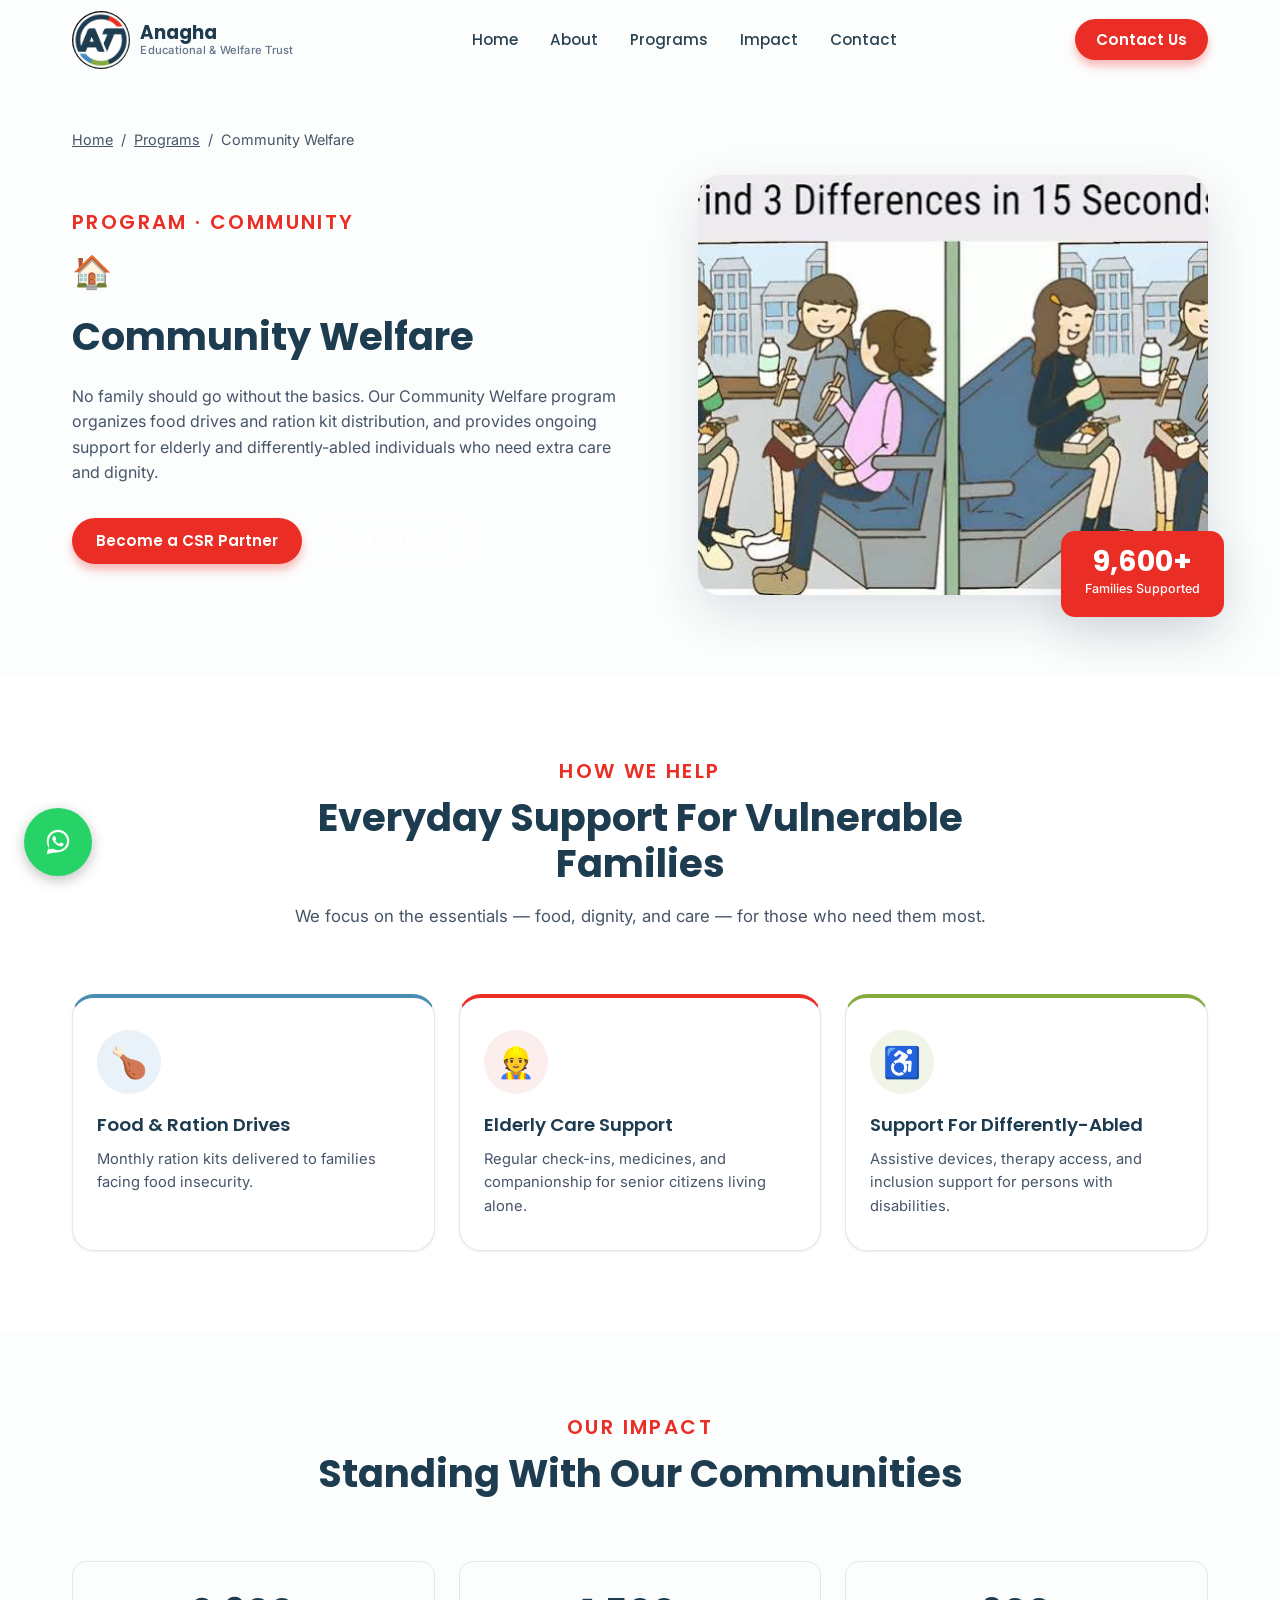
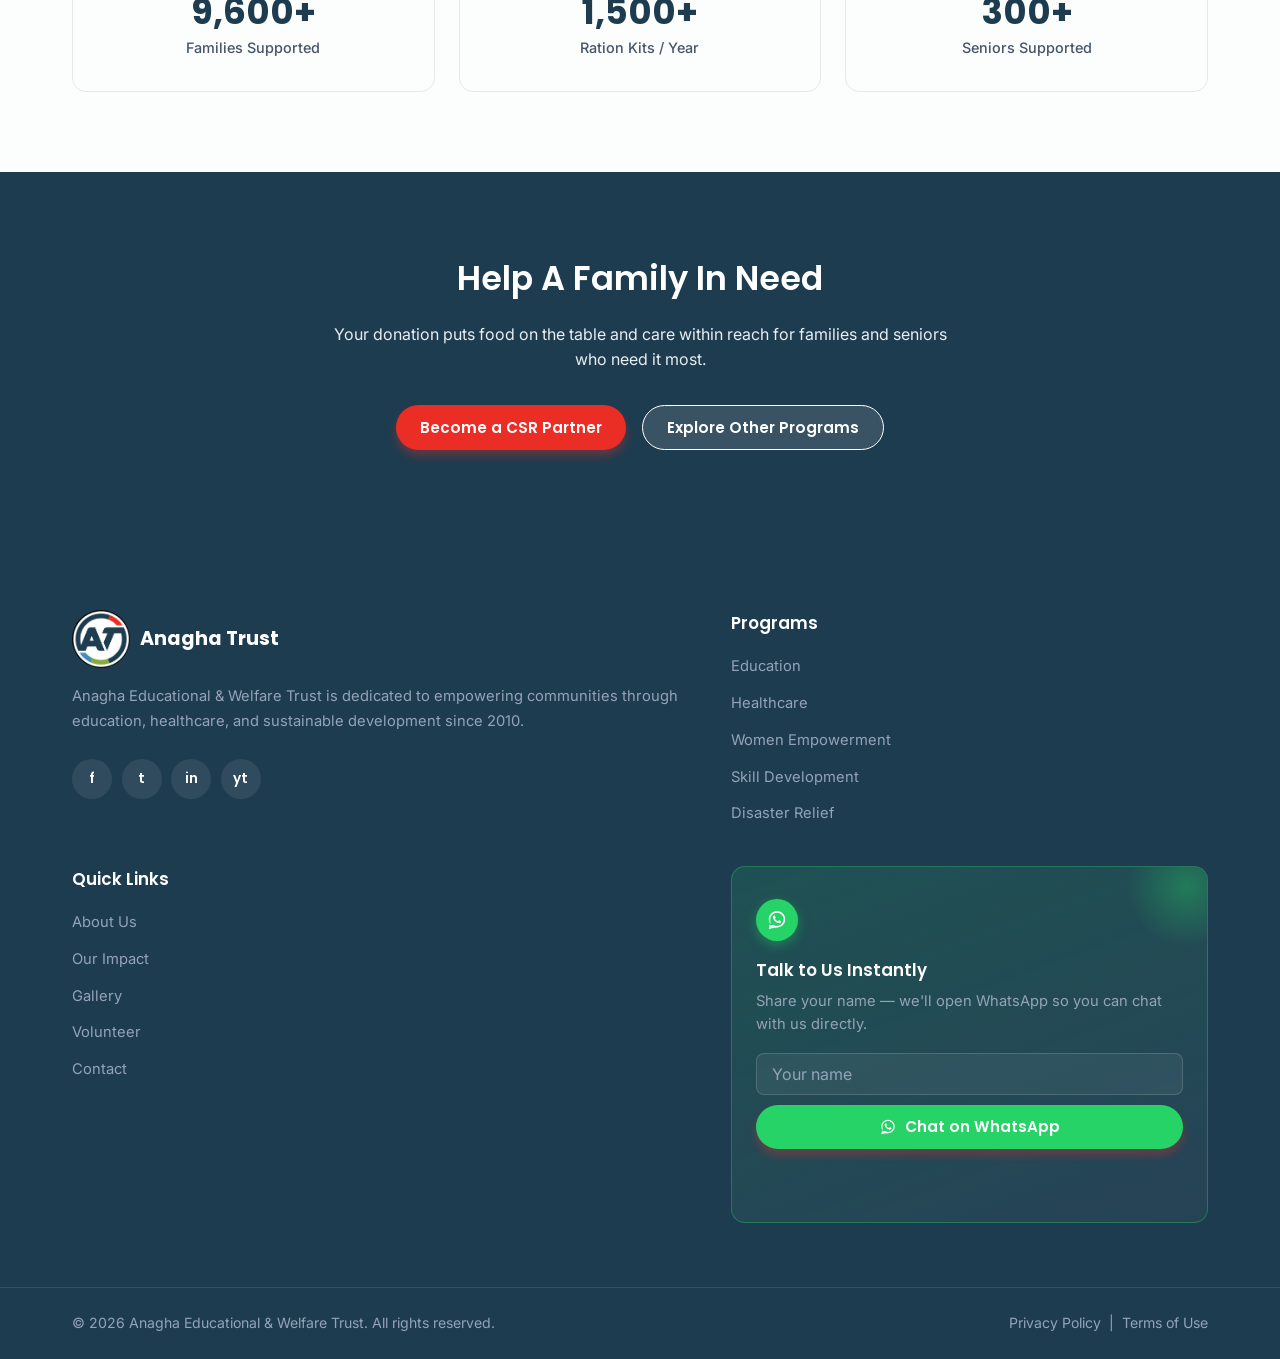
==== commit b2b9fbda: "commited all files" ====
--- a/community-welfare.html
+++ b/community-welfare.html
@@ -1,6 +1,7 @@
 <!doctype html>
 <html lang="en">
   <head>
+  <link rel="apple-touch-icon" href="images/favicon.png">
     <meta charset="UTF-8" />
     <meta name="viewport" content="width=device-width, initial-scale=1.0" />
     <meta
@@ -150,13 +151,13 @@
           <li><a href="index.html#impact" class="nav__link">Impact</a></li>
           <li><a href="index.html#contact" class="nav__link">Contact</a></li>
           <li class="nav__cta-mobile">
-            <a href="donate.html" class="btn btn--accent btn--block">Donate</a>
+            <a href="mailto:info@anagha-trust.org" class="btn btn--accent btn--block">Contact Us</a>
           </li>
         </ul>
 
         <div class="nav__actions">
-          <a href="donate.html" class="btn btn--accent nav__donate"
-            >Donate Now</a
+          <a href="mailto:info@anagha-trust.org" class="btn btn--accent nav__donate"
+            >Contact Us</a
           >
           <button
             class="nav__toggle"
@@ -186,7 +187,7 @@
             <h1 class="section-head__title">Community Welfare</h1>
             <p class="prog-hero__text">No family should go without the basics. Our Community Welfare program organizes food drives and ration kit distribution, and provides ongoing support for elderly and differently-abled individuals who need extra care and dignity.</p>
             <div class="prog-hero__buttons">
-              <a href="donate.html" class="btn btn--accent">Support This Program</a>
+              <a href="index.html#contact" class="btn btn--accent">Become a CSR Partner</a>
               <a href="index.html#contact" class="btn btn--ghost">Get In Touch</a>
             </div>
           </div>
@@ -266,7 +267,7 @@
         <h2>Help A Family In Need</h2>
         <p>Your donation puts food on the table and care within reach for families and seniors who need it most.</p>
         <div class="prog-cta__buttons">
-          <a href="donate.html" class="btn btn--accent">Donate Now</a>
+          <a href="index.html#contact" class="btn btn--accent">Become a CSR Partner</a>
           <a href="index.html#programs" class="btn btn--ghost" style="border-color:#fff;color:#fff;">Explore Other Programs</a>
         </div>
       </div>
--- a/style.css
+++ b/style.css
@@ -625,36 +625,67 @@
 .about__features {
   display: grid;
   grid-template-columns: repeat(3, 1fr);
-  gap: var(--space-2);
+  gap: var(--space-3);
 }
 
 .feature-card {
-  padding: var(--space-3);
-  border-radius: var(--radius);
+  padding: var(--space-4) var(--space-3);
+  border-radius: var(--radius-lg);
   background: var(--card);
   border: 1px solid var(--border);
-  text-align: center;
+  border-top: 4px solid var(--secondary);
+  text-align: left;
+  position: relative;
+  box-shadow: var(--shadow-sm);
   transition:
     transform var(--transition),
-    box-shadow var(--transition);
+    box-shadow var(--transition),
+    border-color var(--transition);
 }
 .feature-card:hover {
-  transform: translateY(-4px);
-  box-shadow: var(--shadow);
+  transform: translateY(-8px);
+  box-shadow: var(--shadow-lg);
+  border-top-color: var(--accent);
+}
+.feature-card:nth-child(2) {
+  border-top-color: var(--accent);
+}
+.feature-card:nth-child(2):hover {
+  border-top-color: var(--secondary);
+}
+.feature-card:nth-child(3) {
+  border-top-color: var(--success);
 }
 .feature-card__icon {
-  font-size: 1.8rem;
+  width: 64px;
+  height: 64px;
+  display: grid;
+  place-items: center;
+  border-radius: 50%;
+  background: var(--secondary-50);
+  font-size: 1.9rem;
+  margin-bottom: var(--space-2);
+  transition: transform var(--transition);
+}
+.feature-card:nth-child(2) .feature-card__icon {
+  background: var(--accent-50);
+}
+.feature-card:nth-child(3) .feature-card__icon {
+  background: var(--success-50);
+}
+.feature-card:hover .feature-card__icon {
+  transform: scale(1.1) rotate(-4deg);
+}
+.feature-card h3 {
+  font-family: var(--font-heading);
+  font-weight: 600;
+  font-size: 1.15rem;
+  color: var(--primary);
   margin-bottom: 0.5rem;
 }
-.feature-card h3 {
-  font-family: var(--font-heading);
-  font-weight: 600;
-  font-size: 1rem;
-  color: var(--primary);
-  margin-bottom: 0.3rem;
-}
 .feature-card p {
-  font-size: 0.85rem;
+  font-size: 0.92rem;
+  line-height: 1.6;
   color: var(--gray-600);
 }
 
@@ -666,8 +697,8 @@
 
 .programs__grid {
   display: grid;
-  grid-template-columns: repeat(4, 1fr);
-  gap: var(--space-3);
+  grid-template-columns: repeat(3, 1fr);
+  gap: var(--space-4);
 }
 
 /* Interactive category filters */
@@ -720,21 +751,24 @@
   border: 1px solid var(--border);
   border-radius: var(--radius-lg);
   overflow: hidden;
+  cursor: pointer;
   transition:
     transform var(--transition),
     box-shadow var(--transition),
+    border-color var(--transition),
     opacity var(--transition);
 }
 .program-card.is-hidden {
   display: none;
 }
 .program-card:hover {
-  transform: translateY(-8px);
+  transform: translateY(-10px) scale(1.015);
   box-shadow: var(--shadow-lg);
+  border-color: var(--accent);
 }
 
 .program-card__media {
-  height: 180px;
+  height: 240px;
   overflow: hidden;
 }
 .program-card__media img {
@@ -748,35 +782,40 @@
 }
 
 .program-card__body {
-  padding: var(--space-3);
+  padding: var(--space-4);
 }
 
 .program-card__icon {
-  width: 48px;
-  height: 48px;
+  width: 56px;
+  height: 56px;
   display: grid;
   place-items: center;
-  border-radius: 12px;
+  border-radius: 14px;
   background: var(--primary-50);
-  font-size: 1.4rem;
-  margin-top: -56px;
+  font-size: 1.6rem;
+  margin-top: -64px;
   margin-bottom: var(--space-2);
   position: relative;
   border: 3px solid var(--card);
+  transition: transform var(--transition), background var(--transition);
+}
+.program-card:hover .program-card__icon {
+  transform: scale(1.08);
+  background: var(--accent);
 }
 
 .program-card__title {
   font-family: var(--font-heading);
   font-weight: 600;
-  font-size: 1.15rem;
+  font-size: 1.3rem;
   color: var(--primary);
-  margin-bottom: 0.4rem;
+  margin-bottom: 0.5rem;
 }
 
 .program-card__text {
-  font-size: 0.9rem;
+  font-size: 0.95rem;
   color: var(--gray-600);
-  margin-bottom: var(--space-2);
+  margin-bottom: var(--space-3);
 }
 
 .program-card__link {
@@ -1392,7 +1431,7 @@
 
 .footer__grid {
   display: grid;
-  grid-template-columns: 1.5fr 1fr 1fr 1.5fr;
+  grid-template-columns: 1.3fr 1fr;
   gap: var(--space-5);
   padding-bottom: var(--space-8);
 }
